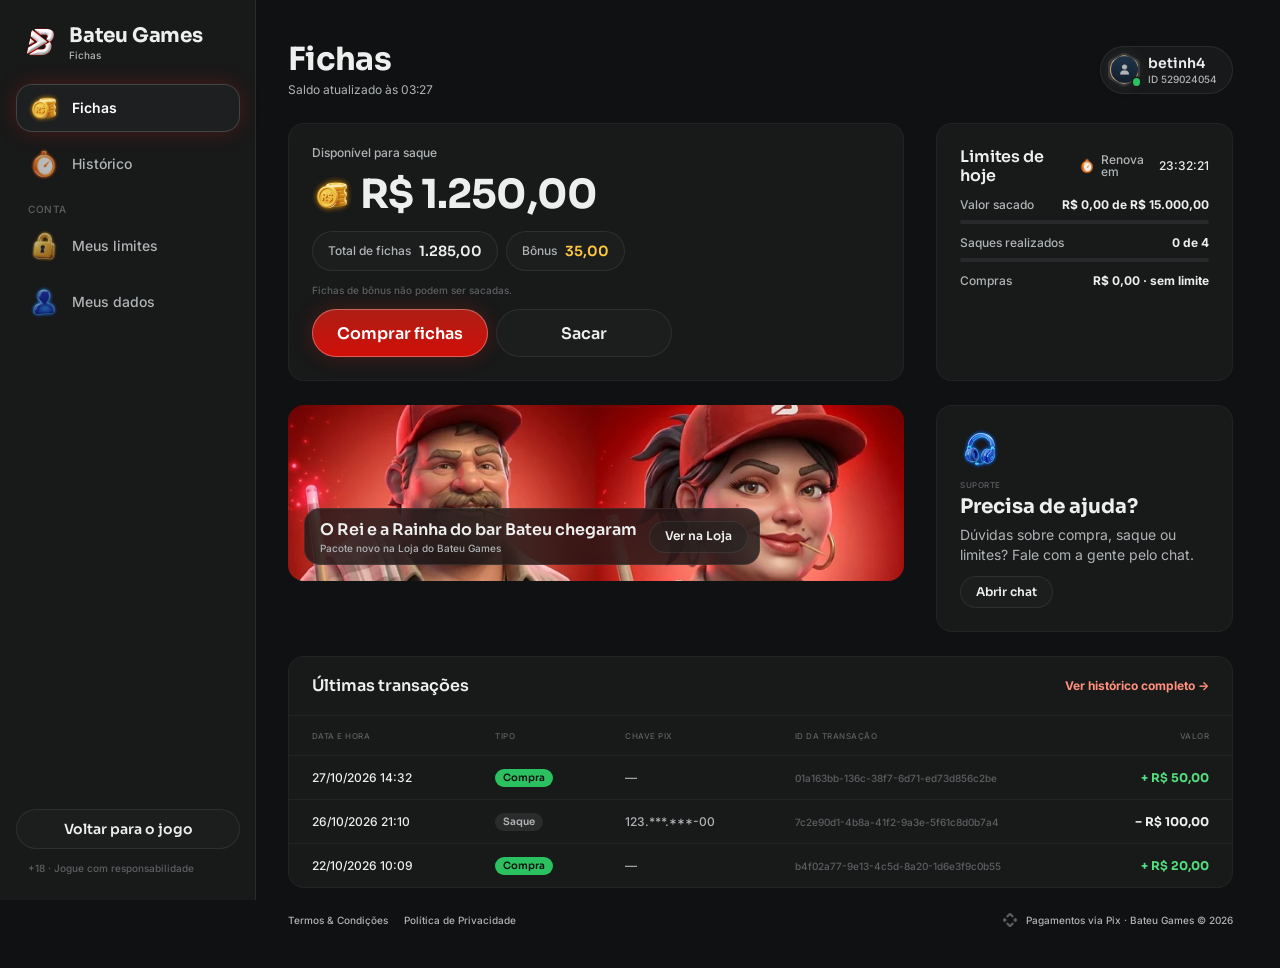
==== fichas/index.html @ cbc7a703 "Bateu Games · protótipo navegável gerado a partir do EstrelaGames (cores, logo, verso, Rei e Rainha " ====
<!doctype html>
<html lang="pt-BR">
<head>
<meta charset="utf-8">
<meta name="viewport" content="width=device-width, initial-scale=1, viewport-fit=cover">
<meta name="robots" content="noindex, nofollow">
<meta name="theme-color" content="#101112">
<title>Fichas · Bateu Games</title>
<link rel="icon" href="../assets/ui/logo_icon.webp">
<link rel="preconnect" href="https://fonts.googleapis.com">
<link rel="preconnect" href="https://fonts.gstatic.com" crossorigin>
<link rel="stylesheet" href="https://fonts.googleapis.com/css2?family=Inter:wght@400;500;600;700&family=Sora:wght@600;700;800&display=swap">
<link rel="stylesheet" href="../css/tokens.css?v=20261027h">
<link rel="stylesheet" href="../css/ui.css?v=20261027h">
<link rel="stylesheet" href="fichas.css?v=20261027h">
</head>
<body>
<svg width="0" height="0" style="position:absolute" aria-hidden="true">
  <defs><clipPath id="hexclip" clipPathUnits="objectBoundingBox"><path id="hexpath" d=""/></clipPath></defs>
  <symbol id="i-chev-l-light" viewBox="0 0 320 512"><path d="M20.7 267.3c-6.2-6.2-6.2-16.4 0-22.6l192-192c6.2-6.2 16.4-6.2 22.6 0s6.2 16.4 0 22.6L54.6 256 235.3 436.7c6.2 6.2 6.2 16.4 0 22.6s-16.4 6.2-22.6 0l-192-192z"/></symbol>
  <symbol id="i-x" viewBox="0 0 384 512"><path d="M324.5 411.1c6.2 6.2 16.4 6.2 22.6 0s6.2-16.4 0-22.6L214.6 256 347.1 123.5c6.2-6.2 6.2-16.4 0-22.6s-16.4-6.2-22.6 0L192 233.4 59.5 100.9c-6.2-6.2-16.4-6.2-22.6 0s-6.2 16.4 0 22.6L169.4 256 36.9 388.5c-6.2 6.2-6.2 16.4 0 22.6s16.4 6.2 22.6 0L192 278.6 324.5 411.1z"/></symbol>
  <symbol id="i-check" viewBox="0 0 448 512"><path d="M438.6 105.4c12.5 12.5 12.5 32.8 0 45.3l-256 256c-12.5 12.5-32.8 12.5-45.3 0l-128-128c-12.5-12.5-12.5-32.8 0-45.3s32.8-12.5 45.3 0L160 338.7 393.4 105.4c12.5-12.5 32.8-12.5 45.3 0z"/></symbol>
  <symbol id="i-copy" viewBox="0 0 448 512"><path d="M208 0H332.1c12.7 0 24.9 5.1 33.9 14.1l67.9 67.9c9 9 14.1 21.2 14.1 33.9V336c0 26.5-21.5 48-48 48H208c-26.5 0-48-21.5-48-48V48c0-26.5 21.5-48 48-48zM48 128h80v64H64V448H256V416h64v48c0 26.5-21.5 48-48 48H48c-26.5 0-48-21.5-48-48V176c0-26.5 21.5-48 48-48z"/></symbol>
  <symbol id="i-pix" viewBox="0 0 24 24"><path d="M6.1 6.3 10.1 2.3a2.7 2.7 0 0 1 3.8 0l4 4-2.3 2.3-2.9-2.9a1 1 0 0 0-1.4 0L8.4 8.6 6.1 6.3zm11.8 11.4-4 4a2.7 2.7 0 0 1-3.8 0l-4-4 2.3-2.3 2.9 2.9a1 1 0 0 0 1.4 0l2.9-2.9 2.3 2.3zM2.3 10.1l1.6-1.6L7.4 12l-3.5 3.5-1.6-1.6a2.7 2.7 0 0 1 0-3.8zm19.4 0a2.7 2.7 0 0 1 0 3.8l-1.6 1.6-3.5-3.5 3.5-3.5 1.6 1.6z"/></symbol>
</svg>

<div class="fx">
  <aside class="side" id="side" aria-label="Menu"></aside>
  <div class="main">
    <header class="mtop" id="mtop"></header>
    <main class="page" id="page"></main>
    <footer class="foot" id="foot"></footer>
  </div>
</div>
<div class="veil" id="veil" hidden><section class="drawer" id="drawer" role="dialog" aria-modal="true"></section></div>
<div class="toast" id="toast"><span class="hint-pill" id="toastTxt"></span></div>

<script src="fichas.js?v=20261027h"></script>
</body>
</html>
---- css/tokens.css ----
/* Bateu Games · tokens do DS EstrelaGames (Rjx31bgpOt4m1U8DVKyWtd · modo Bateu Games), valores resolvidos 1:1 */
:root{
  color-scheme: dark;
  /* background */
  --bg-default:#101112; --bg-subtle:#181919; --bg-strong:#212223; --bg-raised:#28292a; --bg-inset:#010101; --bg-highlight:#ffffff14; --bg-chrome:#181919; --bg-divider:#28292a; --bg-band:#00000052;
  --bga-default-50:#10111280; --bga-default-75:#101112bf; --bga-subtle-50:#18191980; --bga-subtle-75:#181919bf;
  --bga-strong-25:#21222340; --bga-strong-50:#21222380; --bga-strong-75:#212223bf;
  --bga-secondary-16:#ff907f29; --bga-secondary-32:#ff907f52; --bga-accent-12:#ffc8411f;
  /* border */
  --border-muted:#ffffff14; --border-default:#212223; --border-strong:#383a3b; --border-focus:#ad1e15;
  --border-hl-top:#ffffff29; --border-gold-top:#ffcdc3e5; --border-gold-bottom:#ad1e155c;
  /* text */
  --text-default:#edeeee; --text-muted:#b0b4b6; --text-link:#ff907f; --text-subtle:#5d6062; --text-disabled:#454849;
  --text-brand:#ff907f; --text-success:#52de7e; --text-error:#ff6b6e; --text-prize:#ffc841;
  --text-on-color:#ffffff; --text-on-color-muted:#ffffffd9; --text-on-color-subtle:#ffffffb2; --text-on-light:#101112;
  /* system */
  --sys-info:#cc0200; --sys-success:#2cc160; --sys-success-strong:#8cf0a9; --sys-warning:#ffbe2e; --sys-error:#ef4452;
  --sysa-success-25:#2cc16040; --sysa-error-25:#ef445240; --sysa-info-25:#3b74f540;
  --notification-error:#ef4452;
  /* effects */
  --hl-subtle:#ffffff29; --hl:#ffffff52; --hl-strong:#ffffff7a;
  --shadow-faint:#0000001f; --shadow-subtle:#0000003d; --shadow:#00000066; --shadow-strong:#00000080;
  --glow-info:#ad1e1552; --glow-accent:#ffbe2e52; --glow-success:#52de7ea3; --glow-gold:#ff907f52; --glow-blue:#ff907f; --glow-red:#ff6b6e;
  /* surfaces */
  --surface-card-top:#181919; --surface-card-bottom:#101112; --surface-elevated-top:#28292a; --surface-elevated-bottom:#181919;
  /* buttons */
  --btn-primary-top:#ad1e15; --btn-primary-bg:#d00f08; --btn-secondary-border:#cc0200;
  --btn-disabled-top:#28292a; --btn-disabled-bg:#28292a; --btn-disabled-text:#454849;
  /* tabs */
  --tab-default-text:#b0b4b6; --tab-container:#212223; --input-border:#212223;
  --tab-padrao:#ad1e15; --tab-padrao-tint:#ad1e153d; --tab-rosa:#e93d82; --tab-rosa-tint:#e93d823d;
  /* games */
  --game-truco:#e5484d; --game-paulista:#3b74f5; --game-cacheta:#8752f2; --game-tranca:#2cc160; --game-buraco:#1f9a4a;
  --game-poker:#0fa968; --game-sinuca:#2fa35a; --game-todos:#cc0200; --game-domino:#14b8a6; --game-dama:#f76b15; --game-xadrez:#5b6cff;
  --game-paulista-tint:#3b74f53d; --game-truco-tint:#e5484d3d; --game-cacheta-tint:#8752f23d; --game-buraco-tint:#1f9a4a3d;
  /* crew */
  --crew-engenheiro:#4fb3ff; --crew-comandante:#f5c542; --crew-piloto:#ff5a36; --crew-navegador:#e86bff; --crew-explorador:#4dffb8;
  --crew-bar:#ff9f43; --crew-reis:#34d399; --crew-nobru:#3d8bff; --crew-inhui:#ff4fb0;
  /* stake / table */
  --stake-padrao-top:#850000; --stake-padrao-bottom:#450402; --stake-iniciante-top:#1f9a4a; --stake-iniciante-bottom:#1f502c;
  --table-card-top:#1f5a4a; --table-card-bottom:#0f2e2a; --table-stake:#ffc841;
  --plus-bg:#52de7e; --plus-icon:#101112;
  /* cards */
  --card-face:#ffffff; --card-border:#9ea2a4; --suit-red:#c72c3d; --suit-black:#141922; --back-top:#a20c06; --back-bottom:#5e0000;
  /* seat timer */
  --seat-timer-track:#ffffff1f; --seat-timer:#cc0200;
  /* type */
  --f-display:"Sora", "Inter", system-ui, sans-serif;
  --f-ui:"Inter", system-ui, -apple-system, sans-serif;
  --f-call:"Industry", "Sora", sans-serif;
  /* marca · Bateu Games (sobrescreve) */
  --back-top:#710000; --back-bottom:#23110e; --btn-primary-text:#ffffff; --crew-nobru:#CC0200; --crew-inhui:#CC0200; --crew-rainhabateu:#FF907F;
}
/* estilos de texto do DS */
.t-d3xl{font:700 64px/1.2 var(--f-display);letter-spacing:-.02em}
.t-d2xl{font:700 48px/1.2 var(--f-display);letter-spacing:-.02em}
.t-dxl{font:700 40px/1.2 var(--f-display);letter-spacing:-.02em}
.t-dl{font:700 32px/1.2 var(--f-display);letter-spacing:-.02em}
.t-dm{font:700 24px/1.2 var(--f-display);letter-spacing:-.01em}
.t-ds{font:700 20px/1.2 var(--f-display);letter-spacing:-.01em}
.t-dxs{font:600 16px/1.2 var(--f-display)}
.t-d2xs{font:600 14px/1.2 var(--f-display)}
.t-d3xs{font:600 12px/1.2 var(--f-display)}
.t-hm{font:700 20px/1.2 var(--f-ui)}
.t-ll{font:500 16px/1 var(--f-ui)} .t-lm{font:500 14px/1 var(--f-ui)} .t-ls{font:500 12px/1 var(--f-ui)} .t-lxs{font:500 10px/1 var(--f-ui)} .t-l2xs{font:500 8px/1 var(--f-ui)}
.t-link{font:700 12px/1.5 var(--f-ui)}
.t-p2xl{font:400 20px/1.5 var(--f-ui)} .t-pm{font:400 14px/1.5 var(--f-ui)} .t-ps{font:400 12px/1.5 var(--f-ui)}
---- css/ui.css ----
/* EstrelaGames · base + componentes do DS (Apple Gamer Style · Glass). Medidas 1:1 com o Figma (frame 375). */
*{box-sizing:border-box}
html,body{height:100%;margin:0}
body{background:#05080c;color:var(--text-default);font-family:var(--f-ui);-webkit-font-smoothing:antialiased;overflow:hidden;-webkit-text-size-adjust:100%}
button{font:inherit;color:inherit;border:0;background:none;padding:0;margin:0;cursor:pointer;-webkit-tap-highlight-color:transparent;text-align:inherit}
button:focus-visible,[role="button"]:focus-visible{outline:2px solid var(--border-focus);outline-offset:2px}
/* cards clicáveis são div[role=button]: o WebKit (iPhone) não estica os filhos de um <button> com flex */
[role="button"]{cursor:pointer;-webkit-tap-highlight-color:transparent;-webkit-user-select:none;user-select:none;outline:0}
input{font:inherit;color:inherit;border:0;background:none;outline:0;padding:0;margin:0;min-width:0}
img,video{display:block;max-width:100%;user-select:none;-webkit-user-drag:none}
svg{display:block}
[hidden]{display:none!important}
.ic{flex:none;object-fit:contain;pointer-events:none}

/* ---------- aparelho ---------- */
.stage-wrap{position:fixed;inset:0;display:flex;align-items:center;justify-content:center}
.phone{position:relative;width:375px;height:812px;background:var(--bg-subtle);overflow:hidden;border-radius:48px;box-shadow:0 0 0 10px #0c1016,0 0 0 11px #2a3340,0 40px 80px rgba(0,0,0,.6);transform-origin:center;display:flex;flex-direction:column}
.status{position:relative;flex:none;height:44px;display:flex;align-items:center;justify-content:space-between;padding:0 26px 0 32px;font:600 15px/1 var(--f-ui);background:var(--bg-subtle);z-index:60;pointer-events:none}
.status .island{position:absolute;left:50%;top:10px;width:118px;height:32px;margin-left:-59px;border-radius:20px;background:#000}
.status .icons{display:flex;gap:6px;align-items:center}
.app{position:relative;flex:1;min-height:0;overflow:hidden}
@media (max-width:520px){
  .phone{width:100vw;height:100vh;height:100dvh;border-radius:0;box-shadow:none;transform:none!important}
  .status{display:none}
  .app{padding-top:env(safe-area-inset-top,0px)}
}
.scr{position:absolute;inset:0;display:flex;flex-direction:column;background:var(--bg-subtle);overflow:hidden}
.app>.scr{top:env(safe-area-inset-top,0px)}
@media (min-width:521px){.app>.scr{top:0}}
.scroll{flex:1;min-height:0;overflow-y:auto;overflow-x:hidden;-webkit-overflow-scrolling:touch;scrollbar-width:none;overscroll-behavior:contain}
.scroll::-webkit-scrollbar,.hscroll::-webkit-scrollbar{display:none}
/* linha com rolagem lateral: sem clip, sangra até a borda da tela (regra Oct 26) */
.hscroll{display:flex;overflow-x:auto;overflow-y:visible;scrollbar-width:none;margin:0 -8px;padding:0 8px;scroll-padding:0 8px;-webkit-overflow-scrolling:touch}

/* ---------- ícones 3D ---------- */
.i16{width:16px;height:16px}.i20{width:20px;height:20px}.i24{width:24px;height:24px}.i28{width:28px;height:28px}.i32{width:32px;height:32px}.i36{width:36px;height:36px}.i40{width:40px;height:40px}.i48{width:48px;height:48px}

/* ---------- header-game (Mobile · Glass) ---------- */
.hdr{position:relative;flex:none;height:64px;display:flex;align-items:center;gap:4px;padding:8px 12px;background:var(--bg-subtle);overflow:hidden;z-index:20}
.hdr::before{content:"";position:absolute;left:48px;top:-70px;width:280px;height:140px;border-radius:50%;background:var(--glow-blue);filter:blur(60px);opacity:.15;pointer-events:none}
.hdr .side{position:relative;flex:1;min-width:0;display:flex;align-items:center;gap:4px}
.hdr .logo{width:24px;height:36px;display:grid;place-items:center;flex:none}
.hdr .logo img{width:25px;height:24px}
.cpill{flex:1;min-width:0;height:34px;display:flex;align-items:center;gap:2px;padding:4px;border-radius:999px;background:linear-gradient(90deg,#52de7e1a,#21222306),var(--bga-strong-50);box-shadow:inset 0 0 0 1px var(--border-muted);overflow:hidden}
.cpill.bonus{padding:4px 8px 4px 4px;background:linear-gradient(90deg,#21222306,#ffc8411a),var(--bga-strong-50)}
.cpill .ic{width:24px;height:24px}
.cpill .t{flex:1;min-width:0;display:flex;flex-direction:column;gap:2px;text-align:left}
.cpill .t small{font:500 8px/1 var(--f-ui);color:var(--text-muted)}
.cpill .t b{font:700 12px/10px var(--f-ui);color:var(--text-default);white-space:nowrap;overflow:hidden;text-overflow:ellipsis}
.cpill.bonus .t b{color:var(--text-prize)}
.cpill .plus{width:20px;height:20px;border-radius:10px;background:var(--plus-bg);display:grid;place-items:center;flex:none}
.cpill .plus svg{width:12px;height:12px;fill:var(--plus-icon)}
.hbell{position:relative;width:36px;height:36px;border-radius:18px;background:var(--bga-strong-50);box-shadow:inset 0 0 0 1px var(--border-muted);display:grid;place-items:center;flex:none}
.hbell .ic{width:28px;height:28px}
.hbell i{position:absolute;left:28px;top:0;width:8px;height:8px;border-radius:50%;background:var(--notification-error)}
.hbell i[hidden]{display:none}

/* ---------- header-avatar (hexágono com borda da tripulação) ---------- */
.hav{position:relative;display:inline-block;flex:none;width:var(--w,44px);height:var(--h,48px)}
.hav .gl{position:absolute;left:-4.5%;top:0;width:109%;aspect-ratio:1;border-radius:50%;background:var(--cc);filter:blur(calc(var(--w,44px) * .16));opacity:.45;pointer-events:none}
.hav .hx{position:absolute;inset:0;-webkit-clip-path:url(#hexclip);clip-path:url(#hexclip);background:var(--cc)}
.hav .hx img{position:absolute;inset:2px;width:calc(100% - 4px);height:calc(100% - 4px);object-fit:cover;object-position:center top;-webkit-clip-path:url(#hexclip);clip-path:url(#hexclip);background:var(--bg-raised)}
.hav .on{position:absolute;left:77%;top:75%;width:23%;aspect-ratio:1;border-radius:50%;background:var(--sys-success);box-shadow:0 0 0 1.5px var(--bg-subtle)}
.hav.xs{--w:24px;--h:26px}.hav.s{--w:32px;--h:35px}.hav.m{--w:44px;--h:48px}.hav.l{--w:56px;--h:60px}
.hav.xs .hx img,.hav.s .hx img{inset:1.5px;width:calc(100% - 3px);height:calc(100% - 3px)}
.hav.empty{height:var(--w)}
.hav.empty .av0{position:absolute;inset:4.5%;width:91%;height:91%}
.hav.empty .add{position:absolute;left:63.6%;top:63.6%;width:27.3%;height:27.3%;border-radius:50%;background:var(--plus-bg);box-shadow:0 0 0 1.2px var(--bg-subtle);display:grid;place-items:center}
.hav.empty .add svg{width:58%;height:58%;fill:var(--plus-icon)}

/* ---------- avatar circular (avatar-estrela-games) ---------- */
.av{position:relative;display:inline-block;vertical-align:middle;flex:none;width:var(--s,48px);height:var(--s,48px);border-radius:50%;background:linear-gradient(180deg,var(--surface-elevated-top),var(--surface-elevated-bottom));box-shadow:inset 0 0 0 var(--bw,2px) #ffffff29}
.av img{position:absolute;inset:var(--bw,2px);width:calc(100% - 2*var(--bw,2px));height:calc(100% - 2*var(--bw,2px));border-radius:50%;object-fit:cover;object-position:center top}
.av.s{--s:32px;--bw:1px}.av.m{--s:48px;--bw:2px}.av.l{--s:80px;--bw:3px}.av.xl{--s:120px;--bw:4px}
.av .lvl{position:absolute;left:50%;bottom:-4px;transform:translateX(-50%);padding:1px 6px;border-radius:999px;background:var(--bg-raised);box-shadow:0 0 0 2px var(--bg-default);font:600 12px/14px var(--f-display);white-space:nowrap}
.av.empty .ph{position:absolute;inset:25%;width:50%;height:50%;fill:#ffffff52}
.av .addb{position:absolute;left:63.3%;top:63.3%;width:36.7%;height:36.7%;border-radius:50%;background:var(--plus-bg);display:grid;place-items:center;box-shadow:0 0 0 3px var(--bg-subtle)}
.av .addb svg{width:50%;height:50%;fill:#fff}

/* ---------- navbar-glass ---------- */
.nav{position:absolute;left:16px;right:16px;bottom:calc(12px + env(safe-area-inset-bottom,0px));height:64px;display:flex;align-items:stretch;padding:4px;border-radius:24px;background:var(--bga-strong-75);box-shadow:inset 0 0 0 1px var(--border-muted);-webkit-backdrop-filter:blur(24px);backdrop-filter:blur(24px);z-index:30}
.nav>button{position:relative;flex:1;min-width:0;display:flex;flex-direction:column;align-items:center;justify-content:center;border-radius:20px}
.nav>button .ic{width:32px;height:32px;opacity:.75}
.nav>button>span{font:500 10px/1 var(--f-ui);color:var(--text-subtle);white-space:nowrap}
.nav>button.on{flex:none;width:104px;justify-content:flex-end;gap:2px;padding-bottom:6px;background:var(--bga-secondary-16);box-shadow:inset 0 0 0 1px var(--hl-subtle),0 0 20px var(--glow-info)}
.nav>button.on .ic{position:absolute;left:28px;top:-14px;width:48px;height:48px;opacity:1}
.nav>button.on .lr{width:100%;display:flex;align-items:center;justify-content:space-between;padding:0 8px}
.nav>button.on .lr span{font:500 10px/1 var(--f-ui);color:var(--text-on-color)}
.nav .lr i{width:16px;height:16px;display:grid;place-items:center}
.nav .lr svg{width:10px;height:16px;fill:var(--text-on-color)}

/* ---------- game-block ---------- */
.gb{position:relative;flex:none;width:72px;height:64px;border-radius:16px;display:flex;flex-direction:column;align-items:center;justify-content:center;padding:4px 0;background:var(--tab-container);box-shadow:inset 0 0 0 1px var(--hl);font:500 10px/1 var(--f-ui);color:var(--text-on-color);white-space:nowrap}
.gb .ic{width:40px;height:40px}
.gb.on{justify-content:flex-end;padding:0 0 6px;background:var(--gc);box-shadow:0 4px 12px var(--gs,transparent)}
.gb.on .ic{position:absolute;left:50%;top:-12px;width:60px;height:60px;margin-left:-30px}
.gb .lk{position:absolute;right:4px;top:4px;width:14px;height:14px;opacity:.8}
.gb.on .lk{display:none}
.games-row{gap:8px;padding-top:12px;margin-top:-12px}
.games-row .gb{width:72px}

/* ---------- tabs ---------- */
.tabs{display:flex;gap:2px;height:44px;padding:4px;border-radius:12px;background:var(--bg-raised);box-shadow:inset 0 0 0 1px var(--input-border)}
.tabs>button{position:relative;flex:1;min-width:0;height:34px;border-radius:8px;display:flex;align-items:center;justify-content:center;padding:8px 16px;font:500 12px/1 var(--f-ui);color:var(--tab-default-text);white-space:nowrap}
.tabs>button.on{background:var(--tc-tint);font:700 12px/18px var(--f-ui);color:var(--text-default)}
.tabs>button.on::after{content:"";position:absolute;left:50%;bottom:0;width:24px;height:3px;margin-left:-12px;border-radius:2px;background:var(--tc);box-shadow:0 0 8px var(--tc)}
.tabs>button .lk{font:500 9px/1 var(--f-ui);margin-left:4px;opacity:.7}
.tabs{--tc:var(--tab-padrao);--tc-tint:var(--tab-padrao-tint)}
.tabs.t-azul{--tc:var(--game-paulista);--tc-tint:var(--game-paulista-tint)}
.tabs.t-vermelha{--tc:var(--game-truco);--tc-tint:var(--game-truco-tint)}
.tabs.t-roxa{--tc:var(--game-cacheta);--tc-tint:var(--game-cacheta-tint)}
.tabs.t-verde{--tc:var(--game-buraco);--tc-tint:var(--game-buraco-tint)}
.tabs.t-rosa{--tc:var(--tab-rosa);--tc-tint:var(--tab-rosa-tint)}

/* ---------- button-glass ---------- */
.btn{display:inline-flex;align-items:center;justify-content:center;gap:8px;white-space:nowrap;transition:transform .12s,filter .12s;flex:none}
.btn:active{transform:scale(.97)}
.btn.l{height:48px;padding:0 24px;border-radius:24px;font:600 16px/1.2 var(--f-display)}
.btn.m{height:40px;padding:0 20px;border-radius:20px;font:600 14px/1.2 var(--f-display)}
.btn.s{height:32px;padding:0 16px;border-radius:16px;font:600 12px/1.2 var(--f-display)}
.btn.xl{height:56px;padding:0 24px;border-radius:28px;font:600 16px/1.2 var(--f-display)}
.btn.m44{height:44px;border-radius:22px}
.btn.pri{background:linear-gradient(180deg,var(--btn-primary-top),var(--btn-primary-bg));box-shadow:inset 0 0 0 1px var(--hl),0 0 20px var(--glow-info);color:var(--btn-primary-text)}
.btn.sec{background:var(--bga-strong-50);box-shadow:inset 0 0 0 1px var(--border-muted);color:var(--text-default)}
.btn:disabled,.btn.dis{background:var(--btn-disabled-bg);box-shadow:none;color:var(--btn-disabled-text);pointer-events:none}
.btn.danger-txt{background:none;box-shadow:none;color:var(--text-error);font:500 14px/1 var(--f-ui)}
.btn.fill{flex:1;min-width:0}
.btn.wide{width:100%}
.btn .ic{width:20px;height:20px}

/* ---------- button-icon ---------- */
.bicon{width:40px;height:40px;border-radius:20px;display:grid;place-items:center;flex:none;background:var(--bga-strong-50);box-shadow:inset 0 0 0 1px var(--border-muted)}
.bicon .ic{width:24px;height:24px}
.bicon.s{width:32px;height:32px;border-radius:16px}.bicon.s .ic{width:20px;height:20px}
.bicon svg{width:14px;height:14px;fill:var(--text-default)}
.bicon.s28{width:28px;height:28px;border-radius:14px}.bicon.s28 svg{width:16px;height:16px}

/* ---------- tag ---------- */
.tag{display:inline-flex;align-items:center;gap:4px;padding:2px 8px;border-radius:999px;font:600 12px/14px var(--f-display);white-space:nowrap;flex:none}
.tag.neutral{background:#ffffff14;color:var(--text-muted)}
.tag.gold{background:#ff907f29;color:var(--text-brand);box-shadow:inset 0 0 0 1px #ffcdc38c}
.tag.success{background:var(--sys-success);color:var(--bg-default)}
.tag.danger{background:var(--sys-error);color:var(--text-default)}
.tag.info{background:var(--sys-info);color:var(--text-default)}
.tag.live{background:var(--sys-error);color:var(--text-default)}
.tag.beginner{background:var(--game-buraco);color:var(--text-default)}

/* ---------- section-title ---------- */
.stitle{display:flex;align-items:center;justify-content:space-between;gap:16px}
.stitle .tx{flex:1;min-width:0;display:flex;flex-direction:column;gap:2px}
.stitle b{font:700 20px/1.2 var(--f-display);letter-spacing:-.01em}
.stitle small{font:500 12px/1 var(--f-ui);color:var(--text-muted)}
.trow{display:flex;align-items:center;justify-content:space-between;gap:8px}
.trow b{font:600 14px/1.2 var(--f-display)}
.trow small{font:500 10px/1 var(--f-ui);color:var(--text-subtle)}

/* ---------- page-top ---------- */
.ptop{flex:none;display:flex;align-items:center;justify-content:space-between;gap:8px;padding:8px;min-height:45px}
.ptop .l{display:flex;align-items:center;gap:8px;min-width:0}
.ptop .back{width:28px;height:28px;border-radius:14px;display:grid;place-items:center;background:var(--bga-strong-50);box-shadow:inset 0 0 0 1px var(--border-muted);flex:none}
.ptop .back svg{width:10px;height:16px;fill:var(--text-default)}
.ptop .tx{display:flex;flex-direction:column;min-width:0}
.ptop .tx b{font:600 16px/1.2 var(--f-display);white-space:nowrap;overflow:hidden;text-overflow:ellipsis}
.ptop .tx small{display:flex;align-items:center;gap:4px;font:500 10px/1 var(--f-ui);color:var(--text-muted)}
.ptop .tx small i{width:6px;height:6px;border-radius:50%;background:var(--sys-success)}

/* ---------- input-search / input ---------- */
.search{display:flex;align-items:center;gap:8px;height:40px;padding:0 16px 0 12px;border-radius:20px;background:var(--bga-strong-50);box-shadow:inset 0 0 0 1px var(--border-muted)}
.search svg{width:16px;height:16px;fill:var(--text-muted);flex:none}
.search input{flex:1;font:500 12px/1 var(--f-ui);color:var(--text-default)}
.search input::placeholder{color:var(--text-muted)}
.field{display:flex;flex-direction:column;gap:8px}
.field>label{font:500 14px/1 var(--f-ui);color:var(--text-default)}
.field .box{display:flex;align-items:center;gap:8px;height:40px;padding:8px 12px;border-radius:12px;background:var(--bga-strong-50);box-shadow:inset 0 0 0 1px var(--border-muted)}
.field .box:focus-within{box-shadow:inset 0 0 0 1px var(--border-focus)}
.field .box input{flex:1;font:400 14px/1.5 var(--f-ui);color:var(--text-default)}
.field .box input::placeholder{color:var(--text-disabled)}
.field .box button svg{width:20px;height:20px;fill:var(--text-muted)}

/* ---------- otp ---------- */
.otp{display:flex;gap:8px;justify-content:center}
.otp .bx{width:48px;height:56px;border-radius:12px;background:#ffffff14;display:grid;place-items:center;font:700 24px/1.2 var(--f-display);color:var(--text-default);box-shadow:inset 0 0 0 1px var(--border-muted)}
.otp .bx.act{background:#ffffff1f;box-shadow:inset 0 0 0 2px var(--border-focus),0 0 12px var(--glow-info)}
.otp .bx.act::after{content:"";width:2px;height:24px;background:var(--border-focus);animation:blink 1s steps(1) infinite}
@keyframes blink{50%{opacity:0}}
.otp-in{position:absolute;opacity:0;pointer-events:none;width:1px;height:1px}

/* ---------- progress ---------- */
.prog{height:4px;border-radius:999px;background:#ffffff1f;overflow:hidden;flex:1}
.prog i{display:block;height:100%;border-radius:inherit;background:var(--tab-padrao);transition:width .3s}

/* ---------- stake-pill ---------- */
.stakes{position:relative;height:128px;overflow:hidden;margin:0 -8px}
.stakes .track{position:absolute;top:8px;left:50%;transform:translateX(-50%);display:flex;align-items:center;gap:8px;height:112px}
.sp{position:relative;flex:none;display:flex;flex-direction:column;border-radius:16px;padding:4px 4px 0;background:linear-gradient(180deg,var(--surface-elevated-top),var(--surface-card-bottom));box-shadow:inset 0 0 0 1px #ffffff29,0 16px 40px var(--shadow);transition:width .25s,height .25s}
.sp .st{position:relative;flex:1;align-self:stretch;border-radius:12px;display:flex;flex-direction:column;align-items:center;justify-content:center;gap:4px;background:linear-gradient(180deg,var(--stake-padrao-top),var(--stake-padrao-bottom));box-shadow:inset 0 0 0 1px var(--hl-subtle),inset 0 2px 8px var(--shadow)}
.sp .v{display:flex;align-items:center;gap:4px;font:600 14px/1.2 var(--f-display);white-space:nowrap}
.sp .v .ic{width:14px;height:14px}
.sp .q{position:absolute;top:4px;right:4px;display:flex;align-items:center;gap:3px;padding:2px 5px;border-radius:8px;background:var(--bga-strong-50);font:500 8px/1 var(--f-ui);white-space:nowrap}
.sp .q::before{content:"";width:5px;height:5px;border-radius:50%;background:var(--sys-success)}
.sp .tg{padding:2px 6px;border-radius:6px;background:var(--bga-strong-50);font:500 8px/1 var(--f-ui);color:var(--text-success)}
.sp .ft{flex:none;display:flex;align-items:center;justify-content:center;gap:3px;padding:4px 0 5px;white-space:nowrap}
.sp .ft small{font:500 8px/1 var(--f-ui);color:var(--text-muted)}
.sp .ft b{font:500 8px/1 var(--f-ui)}
.sp.ini .st{background:linear-gradient(180deg,var(--stake-iniciante-top),var(--stake-iniciante-bottom))}
.sp.S{width:68px;height:68px;padding:4px}
.sp.S .q,.sp.S .ft,.sp.S .tg{display:none}
.sp.M{width:88px;height:88px}
.sp.M .v{font:600 16px/1.2 var(--f-display)} .sp.M .v .ic{width:18px;height:18px}
.sp.L{width:112px;height:112px}
.sp.L .v{font:700 20px/1.2 var(--f-display);letter-spacing:-.01em} .sp.L .v .ic{width:24px;height:24px}
.sp.L .ft b{font:500 10px/1 var(--f-ui)}
.sp.on{box-shadow:inset 0 0 0 2px var(--btn-secondary-border),0 0 20px var(--glow-info)}
.sp.on .st{background:linear-gradient(180deg,var(--btn-primary-top),var(--btn-primary-bg))}
.sp.on.ini .st{background:linear-gradient(180deg,var(--stake-iniciante-top),var(--stake-iniciante-bottom))}
.stake-grid{display:grid;grid-template-columns:repeat(3,minmax(0,1fr));gap:12px}
.stake-grid .sp{width:auto;height:88px}

/* ---------- table-glass (mesa aberta) ---------- */
.tg-row{display:grid;grid-template-columns:repeat(2,minmax(0,1fr));gap:16px 8px}
.tgl{position:relative;height:92px;border-radius:46px;padding:4px;display:flex;background:linear-gradient(180deg,var(--surface-elevated-top),var(--surface-card-bottom));box-shadow:inset 0 0 0 1px #ffffff29,0 16px 40px var(--shadow);text-align:left}
.tgl .felt{flex:1;align-self:stretch;min-width:0;display:flex;align-items:center;padding:10px 12px 6px 70px;border-radius:41px;background:linear-gradient(180deg,var(--table-card-top),var(--table-card-bottom));box-shadow:inset 0 0 0 1px var(--hl-subtle),inset 0 2px 8px var(--shadow)}
.tgl .vals{display:flex;flex-direction:column;gap:4px;min-width:0}
.tgl .vals b{font:600 14px/1.2 var(--f-display);color:var(--table-stake);white-space:nowrap}
.tgl .vals small{font:500 10px/1 var(--f-ui);color:#ffffffb2;white-space:nowrap}
.tgl .seats{display:flex;align-items:center;gap:2px;height:20px}
.tgl .seats .pl{display:flex}
.tgl .seats .pl span{width:20px;height:20px;border-radius:10px;overflow:hidden;background:var(--cc);margin-right:-6px;box-shadow:0 0 0 1px var(--table-card-bottom)}
.tgl .seats .pl span img{width:100%;height:100%;object-fit:cover;object-position:center top}
.tgl .seats em{font:600 12px/14px var(--f-display);font-style:normal;margin-left:8px}
.tgl .tab{position:absolute;left:50%;top:-8px;transform:translateX(-50%);padding:2px 8px;border-radius:8px;background:var(--surface-elevated-top);box-shadow:inset 0 0 0 1px var(--border-muted);font:500 10px/12px var(--f-ui);color:var(--text-subtle);white-space:nowrap}
.tgl .deck{position:absolute;left:14px;top:25px;width:52px;height:52px}
.tgl.locked .felt>*{opacity:.55}
.tgl.pool{border-radius:16px}
.tgl.pool .felt{border-radius:12px;position:relative;overflow:hidden;background:linear-gradient(180deg,#2fa35a,#145c32)}
.tgl.pool .felt::before{content:"";position:absolute;left:30%;top:0;bottom:0;border-left:1px solid #ffffff29}
.tgl.pool .pk{position:absolute;width:10px;height:10px;border-radius:50%;background:#000000b2;box-shadow:inset 0 0 0 1px #ffffff1f}

/* ---------- action-tile ---------- */
.atile{width:80px;height:64px;border-radius:16px;display:flex;flex-direction:column;align-items:center;justify-content:center;background:var(--bga-strong-50);box-shadow:inset 0 0 0 1px var(--border-muted);font:600 14px/1.2 var(--f-display);flex:none}
.atile .ic{width:28px;height:28px}

/* ---------- bottom sheet (sheet glass) ---------- */
.veil{position:absolute;inset:0;z-index:50;background:var(--bga-default-75);display:flex;align-items:flex-end;animation:fade .2s both}
.bsheet{position:relative;width:100%;max-height:calc(100% - 24px);display:flex;flex-direction:column;align-items:stretch;gap:12px;padding:8px 12px calc(24px + env(safe-area-inset-bottom,0px));border-radius:24px 24px 0 0;background:var(--bg-subtle);box-shadow:inset 0 1px 0 var(--hl-subtle),0 16px 40px var(--shadow);animation:up .28s cubic-bezier(.2,.9,.3,1) both;overflow:hidden}
.bsheet.g16{gap:16px}
.bsheet .handle{width:36px;height:4px;border-radius:2px;background:var(--border-muted);align-self:center;flex:none}
.bsheet .scroll{margin:0 -12px;padding:0 12px}
.sh-h{display:flex;align-items:center;gap:12px;flex:none}
.sh-h>.ic{width:36px;height:36px}
.sh-h .tx{flex:1;min-width:0;display:flex;flex-direction:column;gap:2px}
.sh-h .tx b{font:600 16px/1.2 var(--f-display)}
.sh-h .tx small{font:500 10px/1.2 var(--f-ui);color:var(--text-subtle)}
.sh-h .tx small.ok{display:flex;align-items:center;gap:6px;color:var(--sys-success)}
.sh-h .tx small.ok::before{content:"";width:8px;height:8px;border-radius:50%;background:var(--sys-success)}
.xbtn{width:32px;height:32px;border-radius:16px;display:grid;place-items:center;background:var(--bga-strong-50);box-shadow:inset 0 0 0 1px var(--border-muted);flex:none}
.xbtn svg{width:14px;height:14px;fill:var(--text-default)}
@keyframes up{from{transform:translateY(100%)}to{transform:none}}
@keyframes fade{from{opacity:0}}
@keyframes pop{from{transform:scale(.3);opacity:0}}

/* ---------- hint (pílula) / toast ---------- */
.hint-pill{display:inline-flex;align-items:center;gap:4px;padding:4px 12px;border-radius:999px;background:var(--bga-strong-75);box-shadow:inset 0 0 0 1px var(--hl-subtle);font:500 10px/1.2 var(--f-ui);color:var(--text-default);white-space:nowrap;-webkit-backdrop-filter:blur(12px);backdrop-filter:blur(12px)}
.toast{position:absolute;left:50%;top:72px;transform:translate(-50%,-8px);opacity:0;transition:opacity .2s,transform .2s;z-index:90;pointer-events:none;max-width:calc(100% - 32px)}
.toast .hint-pill{font-size:11px;padding:6px 14px;white-space:normal;text-align:center}
.toast.show{opacity:1;transform:translate(-50%,0)}

/* ---------- list / cells ---------- */
.cell{display:flex;flex-direction:column;gap:2px;padding:8px;border-radius:12px;background:var(--bga-strong-50);box-shadow:inset 0 0 0 1px var(--border-muted);min-width:0;flex:1}
.cell small{font:500 10px/1 var(--f-ui);color:var(--text-subtle)}
.cell b{font:600 14px/1.2 var(--f-display);white-space:nowrap}
.card-raised{border-radius:16px;background:var(--bg-raised)}
.muted{color:var(--text-muted)}.subtle{color:var(--text-subtle)}.prize{color:var(--text-prize)}.ok{color:var(--text-success)}.err{color:var(--text-error)}

@media (prefers-reduced-motion: reduce){*,*::before,*::after{animation-duration:.01ms!important;animation-iteration-count:1!important;transition-duration:.01ms!important}}
---- fichas/fichas.css ----
/* Bateu Games · Fichas (página fora do app). Usa os tokens e componentes do app (../css/tokens.css + ui.css: .btn, .tabs, .tag, .field, .xbtn, .hav, .toast).
   Celular (Figma W01–W09, 375): header + abas + cartões empilhados, comprar/sacar em tela cheia.
   Computador ≥ 1024 (Figma DW01–DW09, 1920): menu 256 à esquerda, conteúdo 1312 (grade 864 + 416, gap 32), comprar/sacar num drawer de 480. */
html,body{height:auto;min-height:100%}
html{scrollbar-gutter:stable}
body{overflow:auto;background:var(--bg-default)}
body.lock{overflow:hidden}
a{color:inherit;text-decoration:none}
.od{display:none}
.fx{min-height:100vh;display:flex}
.main{flex:1;min-width:0;display:flex;flex-direction:column}
.ic{width:24px;height:24px}

/* ---------- celular: header + abas ---------- */
.side{display:none}
.mtop{position:sticky;top:0;z-index:20;display:flex;flex-direction:column;background:var(--bg-default);padding-top:env(safe-area-inset-top,0px)}
.mtop .row{display:flex;align-items:center;gap:12px;height:60px;padding:0 16px 0 12px;box-shadow:inset 0 -1px 0 var(--border-muted)}
.bk{width:32px;height:32px;border-radius:16px;display:grid;place-items:center;flex:none;background:var(--bga-strong-50);box-shadow:inset 0 0 0 1px var(--border-muted)}
.bk svg{width:10px;height:16px;fill:var(--text-brand)}
.brand{flex:1;min-width:0;display:flex;align-items:center;gap:12px}
.brand img{width:33px;height:32px}
.brand span{display:flex;flex-direction:column;gap:2px}
.brand b{font:700 20px/1.2 var(--f-display);letter-spacing:-.01em}
.brand small{font:500 10px/1 var(--f-ui);color:var(--text-muted)}
.mtop .tabs{margin:12px 12px 0}
.mtop .tabs>button{height:36px}

.page{display:flex;flex-direction:column;gap:12px;padding:12px 12px 0}
.ptitle{display:none}
.ptitle.mob{display:flex;padding:8px 4px 0}
.ptitle .tx{display:flex;flex-direction:column;gap:4px}
.ptitle h1{margin:0;font:700 20px/1.2 var(--f-display);letter-spacing:-.01em}
.ptitle .tx small{font:400 12px/1.4 var(--f-ui);color:var(--text-muted)}
.ptitle .r{display:none}

.card{display:flex;flex-direction:column;gap:16px;padding:16px;border-radius:16px;background:var(--bg-subtle);box-shadow:inset 0 0 0 1px var(--border-default)}
.grid,.col{display:flex;flex-direction:column;gap:12px}

/* saldo */
.bal{gap:12px}
.bal .lbl{font:500 12px/1 var(--f-ui);color:var(--text-muted)}
.amt{display:flex;align-items:center;gap:8px}
.amt .ic{width:32px;height:32px}
.amt b{font:700 32px/1.2 var(--f-display);letter-spacing:-.02em}
.chips{display:flex;flex-wrap:wrap;gap:8px}
.chip{display:inline-flex;align-items:center;gap:8px;height:40px;padding:0 16px;border-radius:20px;background:var(--bga-strong-50);box-shadow:inset 0 0 0 1px var(--border-muted)}
.chip small{font:500 12px/1 var(--f-ui);color:var(--text-muted)}
.chip b{font:600 14px/1.2 var(--f-display)}
.prize{color:var(--text-prize)}
.bal .bnote{font:500 10px/1.4 var(--f-ui);color:var(--text-subtle)}
.acts{display:grid;grid-template-columns:repeat(2,minmax(0,1fr));gap:8px}
.acts .btn{width:100%}

/* limites */
.lim{gap:12px}
.lh{display:flex;align-items:center;justify-content:space-between;gap:8px}
.lh>b{font:700 20px/1.2 var(--f-display);letter-spacing:-.01em}
.renew{display:flex;align-items:center;gap:6px}
.renew .ic{width:16px;height:16px}
.renew small{font:500 12px/1 var(--f-ui);color:var(--text-muted)}
.renew b{font:500 12px/1 var(--f-ui)}
.lrow{display:flex;align-items:center;justify-content:space-between;gap:8px;font:500 14px/1.2 var(--f-ui);color:var(--text-muted)}
.lrow b{font:700 14px/1.2 var(--f-ui);color:var(--text-default);text-align:right}
.lbar{display:block;height:4px;margin-top:-4px;border-radius:2px;background:var(--bg-raised);overflow:hidden}
.lbar i{display:block;height:100%;border-radius:2px;background:var(--tab-padrao)}

/* banner da Loja */
.banner{position:relative;height:168px;border-radius:16px;overflow:hidden;box-shadow:inset 0 0 0 1px var(--border-default)}
.banner>img{width:100%;height:100%;object-fit:cover;object-position:center 30%}
.banner .gl{position:absolute;left:12px;right:12px;bottom:12px;display:flex;align-items:center;gap:12px;padding:12px 12px 12px 16px;border-radius:16px;background:var(--bga-default-75);-webkit-backdrop-filter:blur(24px);backdrop-filter:blur(24px);box-shadow:inset 0 0 0 1px var(--border-muted)}
.banner .gl>span{flex:1;min-width:0;display:flex;flex-direction:column;gap:4px}
.banner .gl b{font:600 14px/1.2 var(--f-display);white-space:nowrap;overflow:hidden;text-overflow:ellipsis}
.banner .gl small{font:500 10px/1 var(--f-ui);color:var(--text-muted)}

/* suporte */
.help{flex-direction:row;align-items:center;gap:12px}
.help>.ic{width:40px;height:40px}
.help .tx{flex:1;min-width:0;display:flex;flex-direction:column;gap:2px}
.help .k{display:none}
.help .tx b{font:600 16px/1.2 var(--f-display)}
.help .tx>span{font:500 12px/1.3 var(--f-ui);color:var(--text-muted)}

/* transações */
.txs{padding:0;gap:0;overflow:hidden}
.th{display:flex;align-items:center;justify-content:space-between;padding:16px;box-shadow:inset 0 -1px 0 var(--border-default)}
.th b{font:600 16px/1.2 var(--f-display)}
.th a{font:700 12px/1.5 var(--f-ui);color:var(--text-link)}
.tbl{display:none}
.tlist{display:flex;flex-direction:column}
.trow{display:flex;align-items:center;justify-content:space-between;gap:12px;padding:16px;box-shadow:inset 0 -1px 0 var(--border-default)}
.trow:last-child{box-shadow:none}
.trow span{display:flex;flex-direction:column;gap:6px}
.trow .l{align-items:flex-start}
.trow .r{align-items:flex-end;text-align:right}
.trow small{font:500 12px/1 var(--f-ui);color:var(--text-muted)}
.trow .r small{font-size:10px;color:var(--text-subtle)}
.trow b{font:700 14px/1.2 var(--f-display)}
.ok{color:var(--text-success)!important}
.tag{font-size:12px;padding:3px 10px}

/* histórico: no celular cada bloco é um cartão */
.hist{background:none;box-shadow:none;padding:0;gap:12px}
.hbar{display:flex;flex-direction:column;gap:12px}
.hbar .tabs>button{height:36px}
.flt{display:flex;gap:8px}
.fbtn,.search{display:flex;align-items:center;gap:8px;height:40px;padding:0 12px;border-radius:12px;background:var(--bg-subtle);box-shadow:inset 0 0 0 1px var(--border-default);font:500 14px/1 var(--f-ui)}
.fbtn{flex:none}
.fbtn .ic,.search .ic{width:20px;height:20px}
.search{flex:1;min-width:0}
.search input{flex:1;font:400 14px/1.5 var(--f-ui)}
.search input::placeholder{color:var(--text-muted)}
.sum{display:grid;grid-template-columns:repeat(3,minmax(0,1fr));gap:8px;padding:16px;border-radius:16px;background:var(--bg-subtle);box-shadow:inset 0 0 0 1px var(--border-default)}
.sum div{display:flex;flex-direction:column;gap:6px}
.sum small{font:500 10px/1 var(--f-ui);color:var(--text-subtle);text-transform:uppercase;letter-spacing:.04em}
.sum div:last-child{text-align:right}
.sum b{font:700 20px/1.2 var(--f-display);letter-spacing:-.01em}
.hl{display:flex;flex-direction:column;border-radius:16px;background:var(--bg-subtle);box-shadow:inset 0 0 0 1px var(--border-default);overflow:hidden}
.hl .trow{box-shadow:inset 0 -1px 0 var(--border-default)}
.pag{padding:16px;text-align:center;font:500 10px/1 var(--f-ui);color:var(--text-subtle)}
.empty{margin:0;padding:32px 16px;text-align:center;font:500 14px/1.4 var(--f-ui);color:var(--text-muted)}

/* dados + avisos */
.dados{gap:0;padding:4px 16px}
.dados div{display:flex;flex-direction:column;gap:6px;padding:12px 0;box-shadow:inset 0 -1px 0 var(--border-default)}
.dados div:last-child{box-shadow:none}
.dados small{font:500 12px/1 var(--f-ui);color:var(--text-muted)}
.dados b{font:500 16px/1.2 var(--f-ui)}
.tip{margin:0;padding:12px;border-radius:12px;background:var(--bg-subtle);box-shadow:inset 0 0 0 1px var(--border-default);font:500 12px/1.4 var(--f-ui);color:var(--text-muted)}

/* rodapé */
.foot{display:flex;flex-direction:column;align-items:center;gap:12px;padding:24px 16px calc(24px + env(safe-area-inset-bottom,0px));font:500 10px/1 var(--f-ui);color:var(--text-subtle)}
.foot .lk{display:flex;gap:16px}
.foot .lk a{color:var(--text-muted)}
.foot .pix{display:flex;align-items:center;gap:8px;color:var(--text-muted)}
.foot .pix svg{width:16px;height:16px;fill:var(--text-subtle)}

/* ---------- comprar / sacar ---------- */
.veil{position:fixed;inset:0;z-index:60;background:var(--bga-default-75);animation:fade .2s both}
.drawer{position:absolute;inset:0;display:flex;flex-direction:column;background:var(--bg-default);overflow-y:auto;animation:dIn .22s ease-out both}
@keyframes fade{from{opacity:0}}
@keyframes dIn{from{transform:translateY(16px);opacity:0}}
.dh{position:sticky;top:0;z-index:2;display:flex;align-items:center;justify-content:space-between;padding:calc(16px + env(safe-area-inset-top,0px)) 16px 16px;background:var(--bg-subtle);box-shadow:inset 0 -1px 0 var(--border-muted)}
.dh b{font:700 20px/1.2 var(--f-display);letter-spacing:-.01em}
.xbtn svg{fill:var(--text-brand)}
.steps{display:flex;align-items:center;gap:8px;margin:0;padding:16px;list-style:none}
.steps>b{flex:1;min-width:8px;height:1px;background:var(--border-default)}
.steps li{display:flex;align-items:center;gap:8px;font:500 12px/1 var(--f-ui);color:var(--text-muted);white-space:nowrap}
.steps i{width:24px;height:24px;border-radius:12px;display:grid;place-items:center;font:500 10px/1 var(--f-ui);font-style:normal;background:var(--bga-strong-50);box-shadow:inset 0 0 0 1.5px var(--border-strong)}
.steps i svg{width:10px;height:10px;fill:var(--text-default)}
.steps li.on{color:var(--text-default)}
.steps li.on i,.steps li.done i{box-shadow:inset 0 0 0 1.5px var(--btn-secondary-border),0 0 8px var(--glow-info)}
.db{display:flex;flex-direction:column;gap:16px;padding:8px 16px calc(32px + env(safe-area-inset-bottom,0px))}
.bmini{display:flex;align-items:center;gap:12px;padding:12px 16px;border-radius:16px;background:var(--bg-subtle);box-shadow:inset 0 0 0 1px var(--border-default)}
.bmini .ic{width:32px;height:32px}
.bmini span{display:flex;flex-direction:column;gap:2px}
.bmini .a{flex:1}.bmini .b{align-items:flex-end}
.bmini small{font:500 10px/1 var(--f-ui);color:var(--text-muted)}
.bmini .a b{font:700 20px/1.2 var(--f-display);letter-spacing:-.01em}
.bmini .b b{font:600 14px/1.2 var(--f-display);color:var(--text-brand)}
.q{margin:0;font:500 14px/1.2 var(--f-ui);color:var(--text-muted)}
.amts{display:grid;grid-template-columns:repeat(4,minmax(0,1fr));gap:8px;margin-top:-4px}
.amts button{height:36px;border-radius:18px;text-align:center;background:var(--bga-strong-50);box-shadow:inset 0 0 0 1px var(--border-muted);font:600 14px/1.2 var(--f-display)}
.amts button.on{background:linear-gradient(180deg,var(--btn-primary-top),var(--btn-primary-bg));box-shadow:inset 0 0 0 1px var(--hl),0 0 12px var(--glow-info)}
.field .box{height:40px;background:var(--bg-default);box-shadow:inset 0 0 0 1px var(--text-muted)}
.info{display:flex;align-items:center;gap:12px;padding:12px;border-radius:12px;background:var(--bg-subtle);box-shadow:inset 0 0 0 1px var(--border-default);font:500 12px/1.3 var(--f-ui);color:var(--text-muted)}
.info svg{width:20px;height:20px;flex:none;fill:var(--text-subtle)}
.info svg.ok{fill:var(--sys-success)}
.note{margin:0;padding:12px;border-radius:12px;background:var(--bg-subtle);box-shadow:inset 0 0 0 1px var(--border-default);font:500 10px/1.4 var(--f-ui);color:var(--text-muted)}
.db .note:first-of-type{margin-top:8px}
.qr{width:200px;height:200px;align-self:center;border-radius:16px;background:#fff;padding:16px}
.qr svg{width:100%;height:100%}
.exp{display:flex;align-items:center;justify-content:center;gap:8px;margin:0;font:500 14px/1 var(--f-ui);color:var(--text-brand)}
.exp .ic{width:16px;height:16px}
.code{display:flex;align-items:center;gap:8px;padding:8px 8px 8px 12px;border-radius:12px;background:var(--bg-subtle);box-shadow:inset 0 0 0 1px var(--border-default)}
.code span{flex:1;min-width:0;overflow:hidden;text-overflow:ellipsis;white-space:nowrap;font:400 14px/1.5 var(--f-ui);color:var(--text-muted)}
.code .xbtn svg{fill:var(--text-default)}
.btn .bi{width:18px;height:18px;fill:currentColor}
.cap{margin:0;text-align:center;font:500 10px/1.4 var(--f-ui);color:var(--text-subtle)}
.fin,.idv{display:flex;flex-direction:column;align-items:center;gap:16px;padding-top:8px;text-align:center}
.fin h2,.idv h2{margin:0;font:700 24px/1.2 var(--f-display);letter-spacing:-.01em}
.fin p,.idv p{margin:0;font:400 14px/1.5 var(--f-ui);color:var(--text-muted)}
.okc{width:48px;height:48px;border-radius:24px;display:grid;place-items:center;background:var(--sys-success);box-shadow:0 0 16px var(--glow-success)}
.okc svg{width:22px;height:22px;fill:var(--bg-default)}
.big{display:flex;align-items:center;gap:8px;font:700 24px/1.2 var(--f-display)}
.big .ic{width:28px;height:28px}
.idv>.ic{width:48px;height:48px}
.fin .btn{width:100%}
.fin .btn .ic{width:20px;height:20px}
.toast{position:fixed;left:50%;top:24px;z-index:80}

/* ---------- computador ---------- */
@media (min-width:1024px){
  .od{display:inline}
  .om{display:none}
  .mtop{display:none}
  .side{position:sticky;top:0;height:100vh;width:256px;flex:none;display:flex;flex-direction:column;gap:24px;padding:24px 16px;background:var(--bg-subtle);box-shadow:inset -1px 0 0 var(--border-muted)}
  .side .brand{flex:none;padding:0 8px}
  .side nav{display:flex;flex-direction:column;gap:8px}
  .side .it{display:flex;align-items:center;gap:12px;height:48px;padding:0 12px;border-radius:16px;font:500 14px/1 var(--f-ui);color:var(--text-muted);transition:background .15s,color .15s}
  .side .it .ic{width:32px;height:32px;opacity:.75}
  .side .it:hover{background:var(--bga-strong-50);color:var(--text-default)}
  .side .it.on{background:var(--bga-strong-75);box-shadow:inset 0 0 0 1px var(--hl-subtle),0 0 20px var(--glow-info);color:var(--text-on-color);font-weight:600}
  .side .it.on .ic{opacity:1}
  .side .lb{padding:8px 12px 0;font:500 10px/1 var(--f-ui);letter-spacing:.06em;text-transform:uppercase;color:var(--text-subtle)}
  .side .sft{margin-top:auto;display:flex;flex-direction:column;gap:12px}
  .side .sft small{padding:0 12px;font:500 10px/1.5 var(--f-ui);color:var(--text-subtle)}
  .page{width:100%;max-width:1376px;margin:0 auto;padding:40px 32px 0;gap:24px}
  .ptitle,.ptitle.mob{display:flex;align-items:center;justify-content:space-between;gap:24px;padding:0}
  .ptitle h1{font:700 32px/1.2 var(--f-display);letter-spacing:-.02em}
  .ptitle .r{display:flex;align-items:center;gap:16px}
  .avail{display:flex;flex-direction:column;align-items:flex-end;gap:4px}
  .avail small{font:500 10px/1 var(--f-ui);color:var(--text-muted)}
  .avail b{font:700 14px/1.2 var(--f-display);color:var(--text-success)}
  .me{display:flex;align-items:center;gap:8px;height:48px;padding:0 16px 0 8px;border-radius:24px;background:var(--bga-strong-50);box-shadow:inset 0 0 0 1px var(--border-muted)}
  .me span{display:flex;flex-direction:column;gap:4px}
  .me b{font:600 14px/1 var(--f-display)}
  .me small{font:500 10px/1 var(--f-ui);color:var(--text-muted)}
  .card{padding:24px}
  .grid{display:grid;grid-template-columns:minmax(0,864fr) minmax(0,416fr);gap:24px 32px}
  .txs{grid-column:1/-1;padding:0}
  .col{max-width:864px;gap:16px}
  .amt .ic{width:40px;height:40px}
  .amt b{font:700 40px/1.2 var(--f-display)}
  .acts{display:flex}
  .acts .btn{width:176px}
  .lh>b{font:600 16px/1.2 var(--f-display)}
  .col .lh>b{font:700 20px/1.2 var(--f-display)}
  .lrow{font-size:12px}.lrow b{font-size:12px}
  .banner{height:176px}
  .banner .gl{left:16px;right:auto;bottom:16px}
  .banner .gl b{font-size:16px}
  .help{flex-direction:column;align-items:flex-start;gap:12px}
  .help .tx{gap:6px}
  .help .k{display:block;font:500 8px/1 var(--f-ui);letter-spacing:.06em;text-transform:uppercase;color:var(--text-subtle)}
  .help .tx b{font:700 20px/1.2 var(--f-display)}
  .help .tx>span{font:400 14px/1.4 var(--f-ui)}
  .th{padding:20px 24px}
  .tlist{display:none}
  .tbl{display:table;width:100%;border-collapse:collapse}
  .tbl th{padding:16px 24px;text-align:left;font:500 8px/1 var(--f-ui);letter-spacing:.06em;text-transform:uppercase;color:var(--text-subtle);box-shadow:inset 0 -1px 0 var(--border-default)}
  .tbl th:last-child,.tbl td:last-child{text-align:right}
  .tbl td{height:44px;padding:0 24px;font:500 12px/1 var(--f-ui);box-shadow:inset 0 -1px 0 var(--border-default)}
  .tbl tr:last-child td{box-shadow:none}
  .tbl td.mu{color:var(--text-muted)}
  .tbl td.id{font-size:10px;color:var(--text-subtle)}
  .tbl td.v{font:700 12px/1 var(--f-display)}
  .tag{font-size:10px;padding:2px 8px}
  .hist{padding:0;gap:0;background:var(--bg-subtle);box-shadow:inset 0 0 0 1px var(--border-default)}
  .hbar{flex-direction:row;align-items:center;gap:8px;padding:16px 24px;box-shadow:inset 0 -1px 0 var(--border-default)}
  .hbar .tabs{flex:none;width:292px}
  .flt{flex:1;gap:8px}
  .sum{display:flex;gap:40px;padding:16px 24px;border-radius:0;background:none;box-shadow:inset 0 -1px 0 var(--border-default)}
  .sum div:last-child{text-align:left}
  .sum small{font-size:8px}
  .sum b{font:600 16px/1.2 var(--f-display)}
  .hl{border-radius:0;background:none;box-shadow:none}
  .pag{text-align:left;padding:16px 24px;box-shadow:inset 0 1px 0 var(--border-default)}
  .dados{padding:8px 24px}
  .foot{flex-direction:row;justify-content:space-between;width:100%;max-width:1376px;margin:0 auto;padding:24px 32px 40px}
  /* comprar / sacar: drawer de 480 à direita */
  .drawer{left:auto;width:480px;background:var(--bg-subtle);box-shadow:-1px 0 0 var(--border-muted),-24px 0 64px var(--shadow-strong);animation-name:dSide}
  @keyframes dSide{from{transform:translateX(32px);opacity:0}}
  .dh{padding:24px 24px 16px;box-shadow:none}
  .steps{padding:8px 24px 16px}
  .db{padding:8px 24px 32px}
  .bmini,.note,.info,.code{background:var(--bg-default)}
}
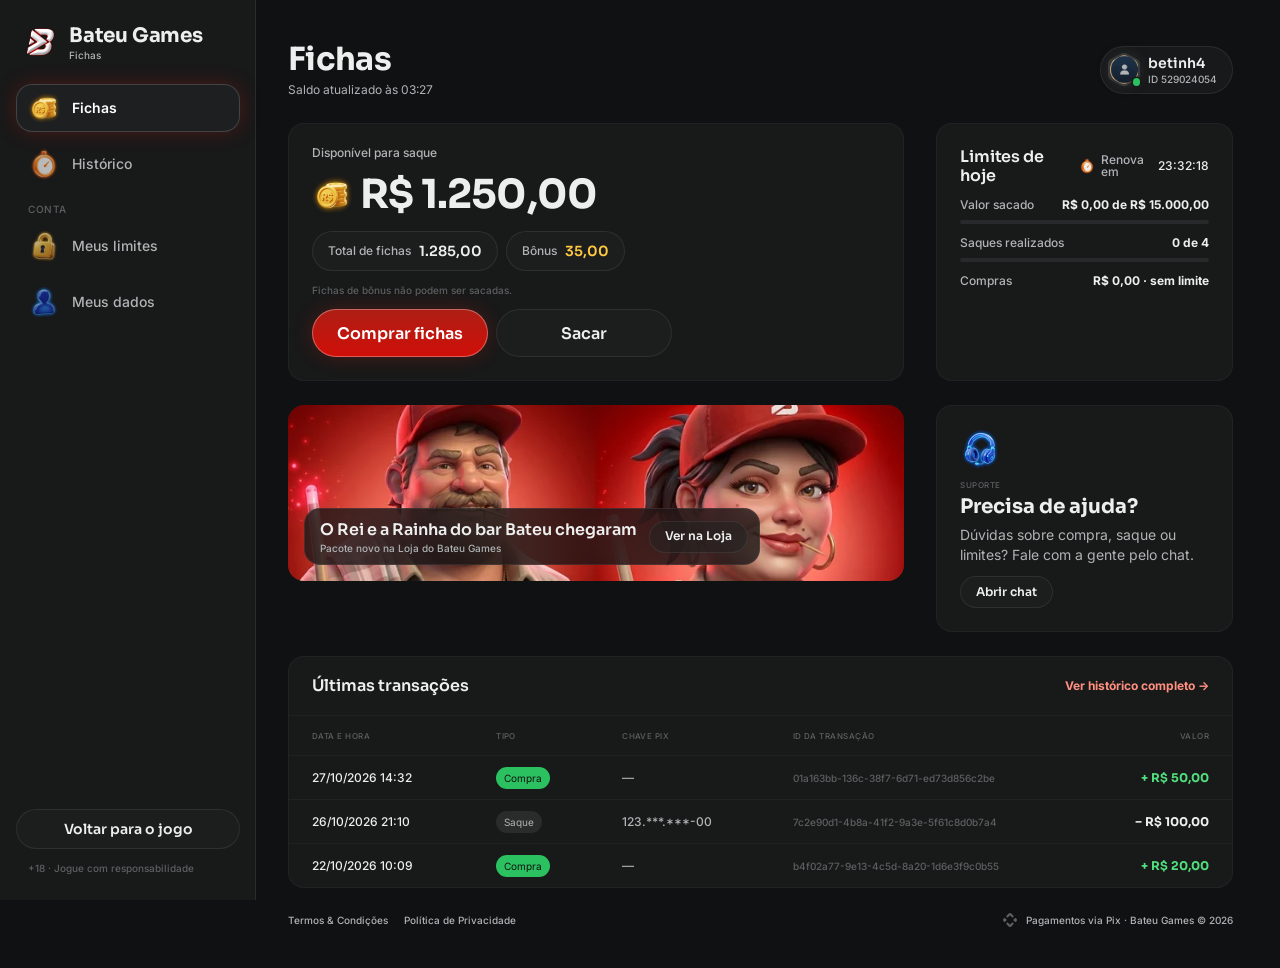
==== commit 14ebe0bd: "Header: saldo com dropdown (Saldo total, geral, Bônus, Bônus Fidelidade, livre pra saque, Sacar | Co" ====
--- a/fichas/index.html
+++ b/fichas/index.html
@@ -10,9 +10,9 @@
 <link rel="preconnect" href="https://fonts.googleapis.com">
 <link rel="preconnect" href="https://fonts.gstatic.com" crossorigin>
 <link rel="stylesheet" href="https://fonts.googleapis.com/css2?family=Inter:wght@400;500;600;700&family=Sora:wght@600;700;800&display=swap">
-<link rel="stylesheet" href="../css/tokens.css?v=20261027h">
-<link rel="stylesheet" href="../css/ui.css?v=20261027h">
-<link rel="stylesheet" href="fichas.css?v=20261027h">
+<link rel="stylesheet" href="../css/tokens.css?v=20261117d">
+<link rel="stylesheet" href="../css/ui.css?v=20261117d">
+<link rel="stylesheet" href="fichas.css?v=20261117d">
 </head>
 <body>
 <svg width="0" height="0" style="position:absolute" aria-hidden="true">
@@ -35,6 +35,6 @@
 <div class="veil" id="veil" hidden><section class="drawer" id="drawer" role="dialog" aria-modal="true"></section></div>
 <div class="toast" id="toast"><span class="hint-pill" id="toastTxt"></span></div>
 
-<script src="fichas.js?v=20261027h"></script>
+<script src="fichas.js?v=20261117d"></script>
 </body>
 </html>
--- a/css/tokens.css
+++ b/css/tokens.css
@@ -32,7 +32,7 @@
   /* games */
   --game-truco:#e5484d; --game-paulista:#3b74f5; --game-cacheta:#8752f2; --game-tranca:#2cc160; --game-buraco:#1f9a4a;
   --game-poker:#0fa968; --game-sinuca:#2fa35a; --game-todos:#cc0200; --game-domino:#14b8a6; --game-dama:#f76b15; --game-xadrez:#5b6cff;
-  --game-paulista-tint:#3b74f53d; --game-truco-tint:#e5484d3d; --game-cacheta-tint:#8752f23d; --game-buraco-tint:#1f9a4a3d;
+  --game-paulista-tint:#3b74f53d; --game-truco-tint:#e5484d3d; --game-cacheta-tint:#8752f23d; --game-buraco-tint:#1f9a4a3d; --game-poker-tint:#0fa9683d; --game-sinuca-tint:#2fa35a3d;
   /* crew */
   --crew-engenheiro:#4fb3ff; --crew-comandante:#f5c542; --crew-piloto:#ff5a36; --crew-navegador:#e86bff; --crew-explorador:#4dffb8;
   --crew-bar:#ff9f43; --crew-reis:#34d399; --crew-nobru:#3d8bff; --crew-inhui:#ff4fb0;
@@ -40,6 +40,7 @@
   --stake-padrao-top:#850000; --stake-padrao-bottom:#450402; --stake-iniciante-top:#1f9a4a; --stake-iniciante-bottom:#1f502c;
   --table-card-top:#1f5a4a; --table-card-bottom:#0f2e2a; --table-stake:#ffc841;
   --plus-bg:#52de7e; --plus-icon:#101112;
+  --btn-success-top:#52de7e; --btn-success-bg:#1f9a4a; /* DS button-glass ☰ Type=Success (Comprar) */
   /* cards */
   --card-face:#ffffff; --card-border:#9ea2a4; --suit-red:#c72c3d; --suit-black:#141922; --back-top:#a20c06; --back-bottom:#5e0000;
   /* seat timer */
--- a/css/ui.css
+++ b/css/ui.css
@@ -8,6 +8,7 @@
 [role="button"]{cursor:pointer;-webkit-tap-highlight-color:transparent;-webkit-user-select:none;user-select:none;outline:0}
 input{font:inherit;color:inherit;border:0;background:none;outline:0;padding:0;margin:0;min-width:0}
 img,video{display:block;max-width:100%;user-select:none;-webkit-user-drag:none}
+video::-webkit-media-controls,video::-webkit-media-controls-start-playback-button,video::-webkit-media-controls-overlay-play-button{display:none!important;-webkit-appearance:none} /* sem botão de play: os vídeos são fundo */
 svg{display:block}
 [hidden]{display:none!important}
 .ic{flex:none;object-fit:contain;pointer-events:none}
@@ -50,6 +51,45 @@
 .cpill.bonus .t b{color:var(--text-prize)}
 .cpill .plus{width:20px;height:20px;border-radius:10px;background:var(--plus-bg);display:grid;place-items:center;flex:none}
 .cpill .plus svg{width:12px;height:12px;fill:var(--plus-icon)}
+/* saldo com seta: abre o dropdown (DS header-game ◉ Expanded) */
+.cpill .chev{width:20px;height:20px;display:grid;place-items:center;flex:none}
+.cpill .chev svg{width:10px;height:10px;fill:var(--text-muted);transform:rotate(90deg);transition:transform .2s}
+.cpill.open{box-shadow:inset 0 0 0 1px var(--border-strong)} .cpill.open .chev svg{transform:rotate(-90deg)}
+.hdr .hbuy{flex:1;min-width:0}
+/* dropdown do saldo (DS balance-panel) · celular: preso embaixo do header */
+.baldrop{position:absolute;left:0;right:0;top:64px;bottom:0;z-index:45;background:var(--bga-default-75);animation:fade .15s both}
+.balp{display:flex;flex-direction:column;gap:16px;max-height:100%;overflow:auto;padding:16px 16px 24px;background:var(--bg-subtle);border-radius:0 0 24px 24px;box-shadow:inset 0 -1px 0 var(--hl-subtle),0 16px 40px rgba(0,0,0,.4);animation:balIn .22s cubic-bezier(.2,.8,.2,1) both}
+@keyframes balIn{from{transform:translateY(-12px);opacity:0}}
+.balp .top{display:flex;justify-content:space-between;align-items:flex-start}
+.balp .top small{font:500 12px/1.2 var(--f-ui);color:var(--text-muted)}
+.balp .tv{display:flex;align-items:center;gap:8px;margin-top:4px}
+.balp .tv b{font:700 32px/1.2 var(--f-display);letter-spacing:-.02em;font-variant-numeric:tabular-nums}
+.balp .eye,.balp .x{display:grid;place-items:center;width:28px;height:28px}
+.balp .eye svg{width:20px;height:20px;fill:var(--text-muted)}
+.balp .x svg{width:12px;height:12px;fill:var(--text-muted);transform:rotate(-90deg)}
+.balp .rows{display:flex;flex-direction:column;gap:12px}
+.balp .kv{display:flex;justify-content:space-between;gap:12px;font:400 14px/1.4 var(--f-ui);color:var(--text-muted)}
+.balp .kv b{font-weight:400;color:var(--text-default);font-variant-numeric:tabular-nums;text-align:right}
+.balp hr{border:0;height:1px;background:var(--border-muted);margin:0}
+.balp .acts{display:flex;gap:12px} .balp .acts .btn{flex:1}
+/* Bônus Fidelidade (DS _loyalty-bonus): Resgatar quando tem valor · Juntando com a seta que abre as regras */
+.fid{display:flex;flex-direction:column;gap:12px;padding:8px 12px 8px 8px;border-radius:24px;background:var(--bga-strong-50);box-shadow:inset 0 0 0 1px var(--border-muted)}
+.fid.ready{flex-direction:row;align-items:center;gap:8px}
+.fid .ic{width:28px;height:28px;flex:none}
+.fid .t{flex:1;min-width:0;display:flex;flex-direction:column;gap:2px;text-align:left}
+.fid .t b{font:400 14px/1.3 var(--f-ui);color:var(--text-default)}
+.fid .t small{font:500 10px/1.2 var(--f-ui);color:var(--text-muted)}
+.fid .v{font:400 14px/1 var(--f-ui);font-variant-numeric:tabular-nums}
+.fid .row{display:flex;align-items:center;gap:8px;width:100%}
+.fid .chev{width:20px;height:20px;display:grid;place-items:center;flex:none}
+.fid .chev svg{width:10px;height:10px;fill:var(--text-muted);transform:rotate(90deg);transition:transform .2s}
+.fid.open{border-radius:16px;padding:8px 12px 12px 8px} .fid.open .chev svg{transform:rotate(-90deg)}
+.fid .more{display:flex;flex-direction:column;gap:12px}
+.fid .wk{display:flex;flex-direction:column;gap:4px;padding:12px;border-radius:12px;background:var(--bga-default-50);box-shadow:inset 0 0 0 1px var(--border-muted)}
+.fid .wk small{font:500 12px/1.2 var(--f-ui);color:var(--text-muted)}
+.fid .wk b{font:700 20px/1.2 var(--f-display);color:var(--text-prize);font-variant-numeric:tabular-nums}
+.fid p{margin:0;font:400 12px/1.5 var(--f-ui);color:var(--text-muted)}
+.fid .kv{font-size:12px}
 .hbell{position:relative;width:36px;height:36px;border-radius:18px;background:var(--bga-strong-50);box-shadow:inset 0 0 0 1px var(--border-muted);display:grid;place-items:center;flex:none}
 .hbell .ic{width:28px;height:28px}
 .hbell i{position:absolute;left:28px;top:0;width:8px;height:8px;border-radius:50%;background:var(--notification-error)}
@@ -122,6 +162,7 @@
 .btn.m44{height:44px;border-radius:22px}
 .btn.pri{background:linear-gradient(180deg,var(--btn-primary-top),var(--btn-primary-bg));box-shadow:inset 0 0 0 1px var(--hl),0 0 20px var(--glow-info);color:var(--btn-primary-text)}
 .btn.sec{background:var(--bga-strong-50);box-shadow:inset 0 0 0 1px var(--border-muted);color:var(--text-default)}
+.btn.ok{background:linear-gradient(180deg,var(--btn-success-top),var(--btn-success-bg));box-shadow:inset 0 0 0 1px var(--hl),0 0 20px var(--glow-success);color:#fff}
 .btn:disabled,.btn.dis{background:var(--btn-disabled-bg);box-shadow:none;color:var(--btn-disabled-text);pointer-events:none}
 .btn.danger-txt{background:none;box-shadow:none;color:var(--text-error);font:500 14px/1 var(--f-ui)}
 .btn.fill{flex:1;min-width:0}
@@ -136,9 +177,9 @@
 .bicon.s28{width:28px;height:28px;border-radius:14px}.bicon.s28 svg{width:16px;height:16px}
 
 /* ---------- tag ---------- */
-.tag{display:inline-flex;align-items:center;gap:4px;padding:2px 8px;border-radius:999px;font:600 12px/14px var(--f-display);white-space:nowrap;flex:none}
+.tag{display:inline-flex;align-items:center;gap:4px;padding:2px 8px;border-radius:999px;font:400 12px/18px var(--f-ui);white-space:nowrap;flex:none}
 .tag.neutral{background:#ffffff14;color:var(--text-muted)}
-.tag.gold{background:#ff907f29;color:var(--text-brand);box-shadow:inset 0 0 0 1px #ffcdc38c}
+.tag.gold{padding:3px 8px;background:#ff907f29;color:#fff;box-shadow:inset 0 0 0 1px #ffcdc38c}
 .tag.success{background:var(--sys-success);color:var(--bg-default)}
 .tag.danger{background:var(--sys-error);color:var(--text-default)}
 .tag.info{background:var(--sys-info);color:var(--text-default)}
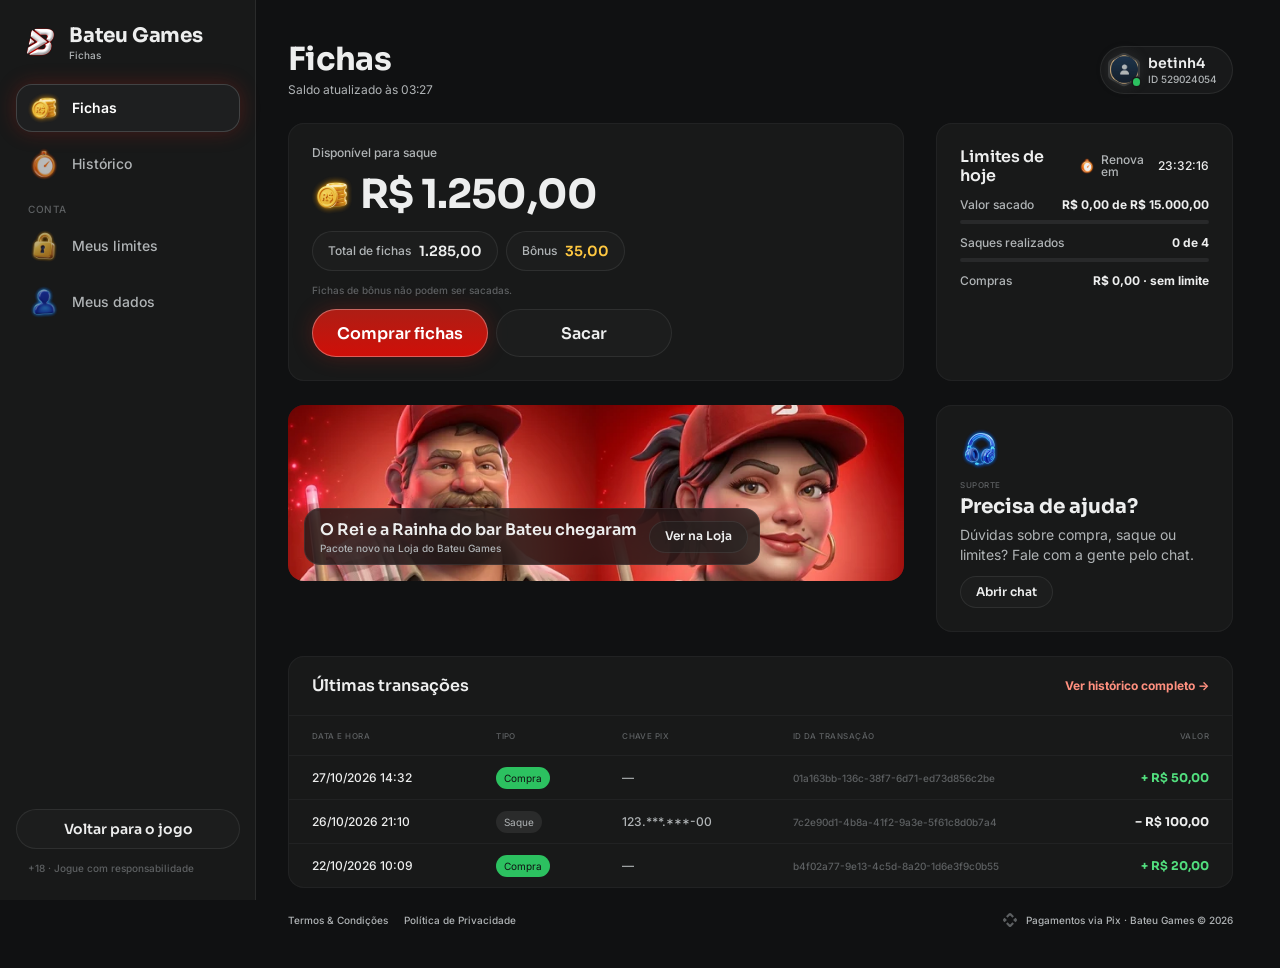
==== commit a8e61273: "Loja como na produção + promoção: pacotes a R$ 9,90 com as famílias da página Skins, pacote da marca" ====
--- a/fichas/index.html
+++ b/fichas/index.html
@@ -10,9 +10,9 @@
 <link rel="preconnect" href="https://fonts.googleapis.com">
 <link rel="preconnect" href="https://fonts.gstatic.com" crossorigin>
 <link rel="stylesheet" href="https://fonts.googleapis.com/css2?family=Inter:wght@400;500;600;700&family=Sora:wght@600;700;800&display=swap">
-<link rel="stylesheet" href="../css/tokens.css?v=20261117d">
-<link rel="stylesheet" href="../css/ui.css?v=20261117d">
-<link rel="stylesheet" href="fichas.css?v=20261117d">
+<link rel="stylesheet" href="../css/tokens.css?v=20261119a">
+<link rel="stylesheet" href="../css/ui.css?v=20261119a">
+<link rel="stylesheet" href="fichas.css?v=20261119a">
 </head>
 <body>
 <svg width="0" height="0" style="position:absolute" aria-hidden="true">
@@ -35,6 +35,6 @@
 <div class="veil" id="veil" hidden><section class="drawer" id="drawer" role="dialog" aria-modal="true"></section></div>
 <div class="toast" id="toast"><span class="hint-pill" id="toastTxt"></span></div>
 
-<script src="fichas.js?v=20261117d"></script>
+<script src="fichas.js?v=20261119a"></script>
 </body>
 </html>
--- a/css/tokens.css
+++ b/css/tokens.css
@@ -36,6 +36,8 @@
   /* crew */
   --crew-engenheiro:#4fb3ff; --crew-comandante:#f5c542; --crew-piloto:#ff5a36; --crew-navegador:#e86bff; --crew-explorador:#4dffb8;
   --crew-bar:#ff9f43; --crew-reis:#34d399; --crew-nobru:#3d8bff; --crew-inhui:#ff4fb0;
+  /* famílias da página Skins (mesma cor da chamada do Truco) */
+  --crew-laje:#ff7f50; --crew-portaria:#3ddc84; --crew-live:#b45cff; --crew-feira:#ffa62b; --crew-navalha:#ff4fb0; --crew-varzea:#5be37d; --crew-oficina:#3db8ff; --crew-posto:#ff3b4a; --crew-fliper:#a45cff; --crew-grau:#4fa3ff; --crew-palpite:#f2b233;
   /* stake / table */
   --stake-padrao-top:#850000; --stake-padrao-bottom:#450402; --stake-iniciante-top:#1f9a4a; --stake-iniciante-bottom:#1f502c;
   --table-card-top:#1f5a4a; --table-card-bottom:#0f2e2a; --table-stake:#ffc841;
--- a/css/ui.css
+++ b/css/ui.css
@@ -60,10 +60,9 @@
 .baldrop{position:absolute;left:0;right:0;top:64px;bottom:0;z-index:45;background:var(--bga-default-75);animation:fade .15s both}
 .balp{display:flex;flex-direction:column;gap:16px;max-height:100%;overflow:auto;padding:16px 16px 24px;background:var(--bg-subtle);border-radius:0 0 24px 24px;box-shadow:inset 0 -1px 0 var(--hl-subtle),0 16px 40px rgba(0,0,0,.4);animation:balIn .22s cubic-bezier(.2,.8,.2,1) both}
 @keyframes balIn{from{transform:translateY(-12px);opacity:0}}
-.balp .top{display:flex;justify-content:space-between;align-items:flex-start}
+.balp .top{display:flex;justify-content:space-between;align-items:center}
 .balp .top small{font:500 12px/1.2 var(--f-ui);color:var(--text-muted)}
-.balp .tv{display:flex;align-items:center;gap:8px;margin-top:4px}
-.balp .tv b{font:700 32px/1.2 var(--f-display);letter-spacing:-.02em;font-variant-numeric:tabular-nums}
+.balp .tv{display:flex;align-items:center;gap:4px}
 .balp .eye,.balp .x{display:grid;place-items:center;width:28px;height:28px}
 .balp .eye svg{width:20px;height:20px;fill:var(--text-muted)}
 .balp .x svg{width:12px;height:12px;fill:var(--text-muted);transform:rotate(-90deg)}
